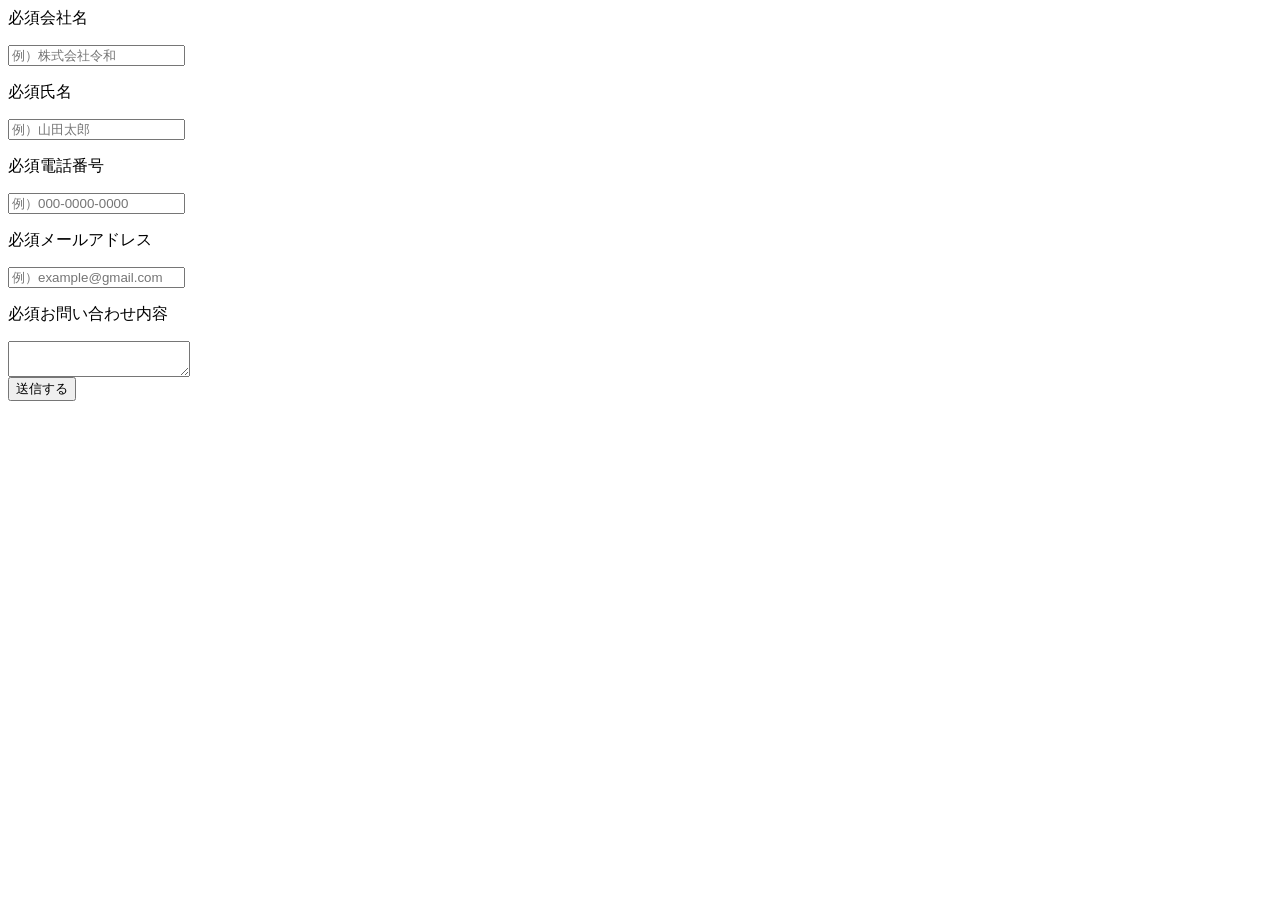
==== index.html @ 81501810 "Create index.html" ====
<html>
  <body>
<div class="Form">
  <div class="Form-Item">
    <p class="Form-Item-Label">
      <span class="Form-Item-Label-Required">必須</span>会社名
    </p>
    <input type="text" class="Form-Item-Input" placeholder="例）株式会社令和">
  </div>
  <div class="Form-Item">
    <p class="Form-Item-Label"><span class="Form-Item-Label-Required">必須</span>氏名</p>
    <input type="text" class="Form-Item-Input" placeholder="例）山田太郎">
  </div>
  <div class="Form-Item">
    <p class="Form-Item-Label"><span class="Form-Item-Label-Required">必須</span>電話番号</p>
    <input type="text" class="Form-Item-Input" placeholder="例）000-0000-0000">
  </div>
  <div class="Form-Item">
    <p class="Form-Item-Label"><span class="Form-Item-Label-Required">必須</span>メールアドレス</p>
    <input type="email" class="Form-Item-Input" placeholder="例）example@gmail.com">
  </div>
  <div class="Form-Item">
    <p class="Form-Item-Label isMsg"><span class="Form-Item-Label-Required">必須</span>お問い合わせ内容</p>
    <textarea class="Form-Item-Textarea"></textarea>
  </div>
  <input type="submit" class="Form-Btn" value="送信する">
</div>
  </body>
</html>
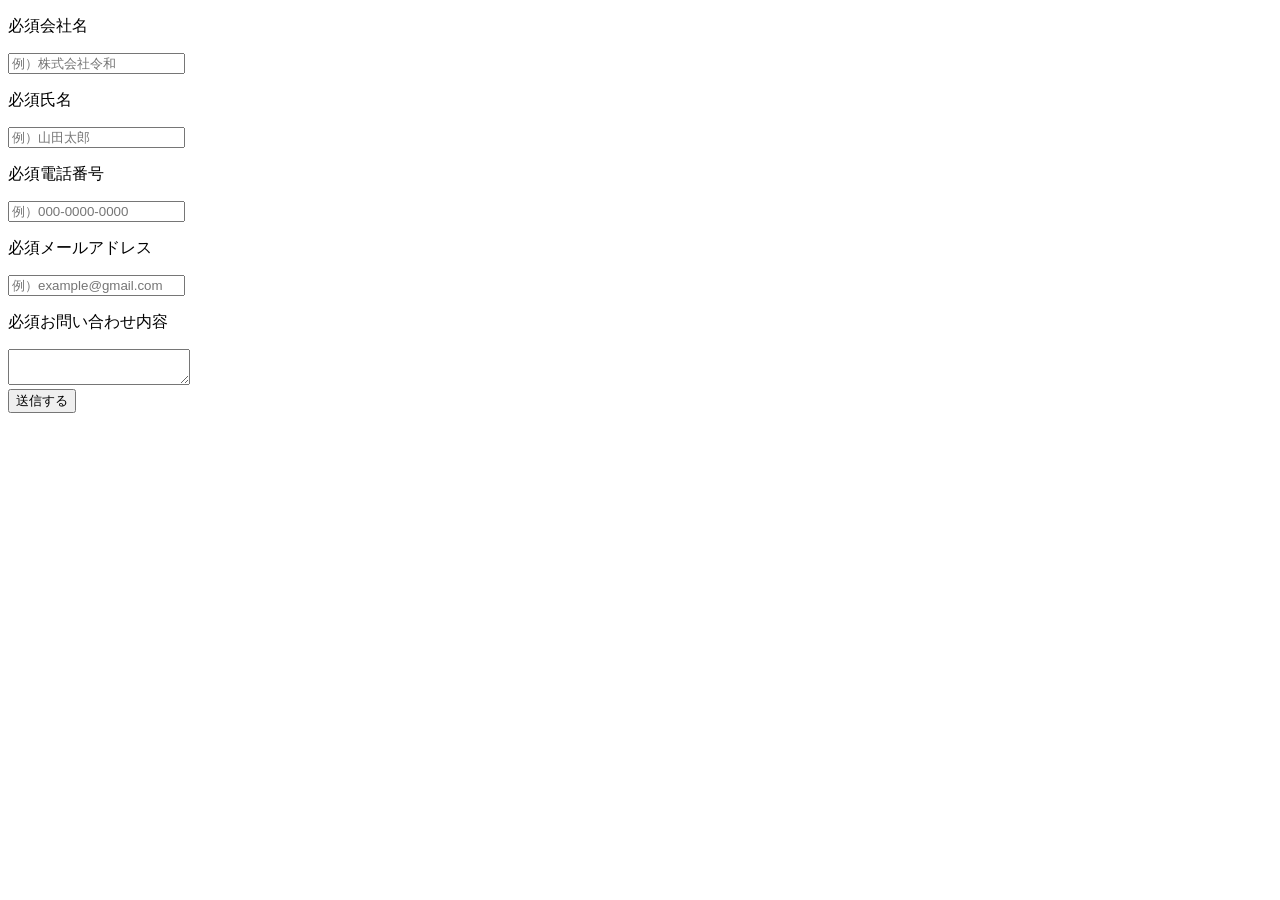
==== commit a1003d70: "Update index.html" ====
--- a/index.html
+++ b/index.html
@@ -1,29 +1,33 @@
-<html>
-  <body>
-<div class="Form">
-  <div class="Form-Item">
-    <p class="Form-Item-Label">
-      <span class="Form-Item-Label-Required">必須</span>会社名
-    </p>
-    <input type="text" class="Form-Item-Input" placeholder="例）株式会社令和">
-  </div>
-  <div class="Form-Item">
-    <p class="Form-Item-Label"><span class="Form-Item-Label-Required">必須</span>氏名</p>
-    <input type="text" class="Form-Item-Input" placeholder="例）山田太郎">
-  </div>
-  <div class="Form-Item">
-    <p class="Form-Item-Label"><span class="Form-Item-Label-Required">必須</span>電話番号</p>
-    <input type="text" class="Form-Item-Input" placeholder="例）000-0000-0000">
-  </div>
-  <div class="Form-Item">
-    <p class="Form-Item-Label"><span class="Form-Item-Label-Required">必須</span>メールアドレス</p>
-    <input type="email" class="Form-Item-Input" placeholder="例）example@gmail.com">
-  </div>
-  <div class="Form-Item">
-    <p class="Form-Item-Label isMsg"><span class="Form-Item-Label-Required">必須</span>お問い合わせ内容</p>
-    <textarea class="Form-Item-Textarea"></textarea>
-  </div>
-  <input type="submit" class="Form-Btn" value="送信する">
-</div>
-  </body>
+<!DOCTYPE html>
+<html lang="ja">
+<head>
+    <meta charset="UTF-8">
+    <meta name="viewport" content="width=device-width, initial-scale=1.0">
+    <title>お問い合わせフォーム</title>
+</head>
+<body>
+    <form action="send_mail.php" method="post">
+        <div class="Form-Item">
+            <p class="Form-Item-Label"><span class="Form-Item-Label-Required">必須</span>会社名</p>
+            <input type="text" name="company" class="Form-Item-Input" placeholder="例）株式会社令和" required>
+        </div>
+        <div class="Form-Item">
+            <p class="Form-Item-Label"><span class="Form-Item-Label-Required">必須</span>氏名</p>
+            <input type="text" name="name" class="Form-Item-Input" placeholder="例）山田太郎" required>
+        </div>
+        <div class="Form-Item">
+            <p class="Form-Item-Label"><span class="Form-Item-Label-Required">必須</span>電話番号</p>
+            <input type="text" name="phone" class="Form-Item-Input" placeholder="例）000-0000-0000" required>
+        </div>
+        <div class="Form-Item">
+            <p class="Form-Item-Label"><span class="Form-Item-Label-Required">必須</span>メールアドレス</p>
+            <input type="email" name="email" class="Form-Item-Input" placeholder="例）example@gmail.com" required>
+        </div>
+        <div class="Form-Item">
+            <p class="Form-Item-Label isMsg"><span class="Form-Item-Label-Required">必須</span>お問い合わせ内容</p>
+            <textarea name="message" class="Form-Item-Textarea" required></textarea>
+        </div>
+        <input type="submit" class="Form-Btn" value="送信する">
+    </form>
+</body>
 </html>
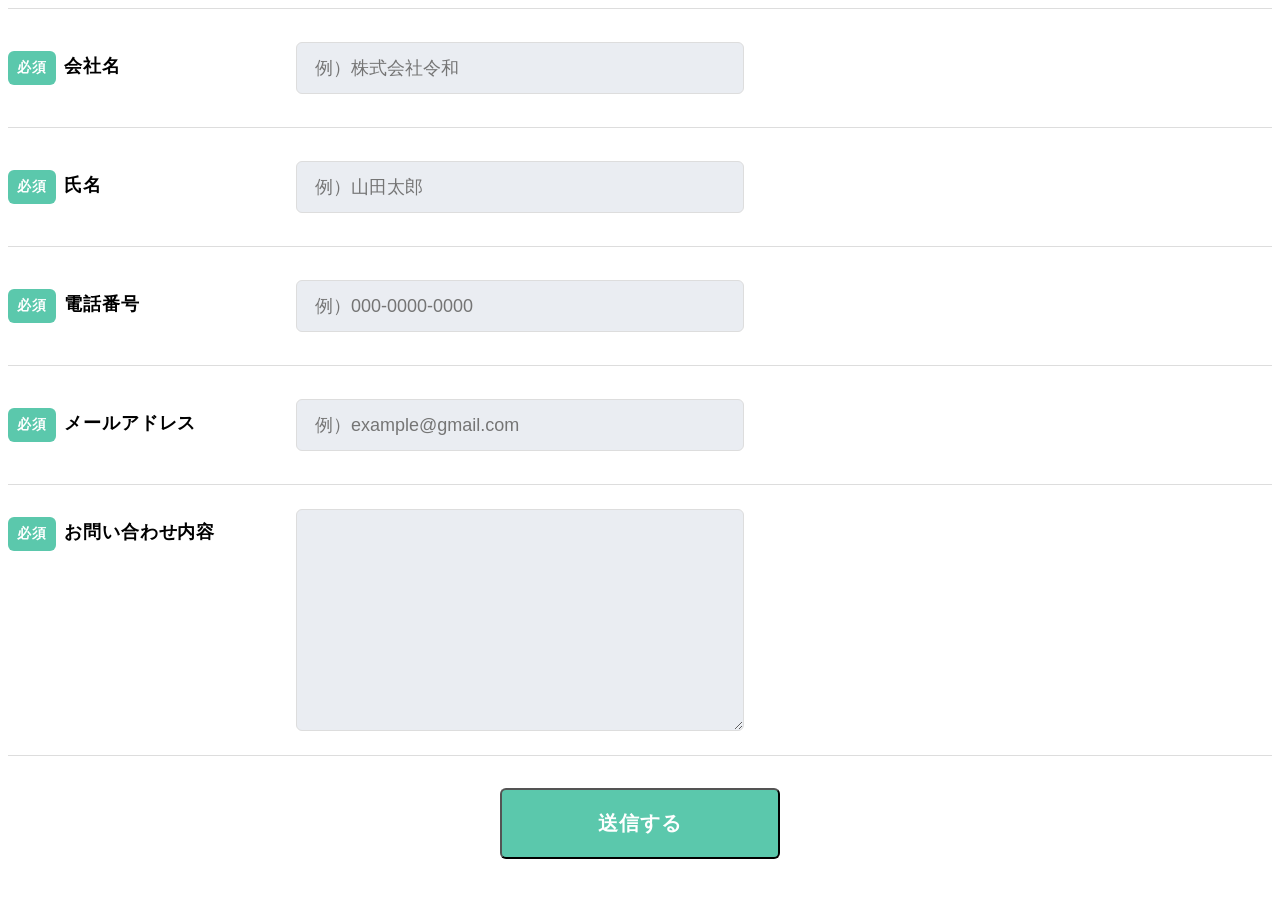
==== commit c820ee57: "Update index.html" ====
--- a/index.html
+++ b/index.html
@@ -4,6 +4,7 @@
     <meta charset="UTF-8">
     <meta name="viewport" content="width=device-width, initial-scale=1.0">
     <title>お問い合わせフォーム</title>
+    <link rel="stylesheet" href="stylesheet.css"> <!-- CSSファイルを読み込む -->
 </head>
 <body>
     <form action="send_mail.php" method="post">
--- a/stylesheet.css
+++ b/stylesheet.css
@@ -0,0 +1,144 @@
+.Form {
+  margin-top: 80px;
+  margin-left: auto;
+  margin-right: auto;
+  max-width: 720px;
+}
+@media screen and (max-width: 480px) {
+  .Form {
+    margin-top: 40px;
+  }
+}
+.Form-Item {
+  border-top: 1px solid #ddd;
+  padding-top: 24px;
+  padding-bottom: 24px;
+  width: 100%;
+  display: flex;
+  align-items: center;
+}
+@media screen and (max-width: 480px) {
+  .Form-Item {
+    padding-left: 14px;
+    padding-right: 14px;
+    padding-top: 16px;
+    padding-bottom: 16px;
+    flex-wrap: wrap;
+  }
+}
+.Form-Item:nth-child(5) {
+  border-bottom: 1px solid #ddd;
+}
+.Form-Item-Label {
+  width: 100%;
+  max-width: 248px;
+  letter-spacing: 0.05em;
+  font-weight: bold;
+  font-size: 18px;
+}
+@media screen and (max-width: 480px) {
+  .Form-Item-Label {
+    max-width: inherit;
+    display: flex;
+    align-items: center;
+    font-size: 15px;
+  }
+}
+.Form-Item-Label.isMsg {
+  margin-top: 8px;
+  margin-bottom: auto;
+}
+@media screen and (max-width: 480px) {
+  .Form-Item-Label.isMsg {
+    margin-top: 0;
+  }
+}
+.Form-Item-Label-Required {
+  border-radius: 6px;
+  margin-right: 8px;
+  padding-top: 8px;
+  padding-bottom: 8px;
+  width: 48px;
+  display: inline-block;
+  text-align: center;
+  background: #5bc8ac;
+  color: #fff;
+  font-size: 14px;
+}
+@media screen and (max-width: 480px) {
+  .Form-Item-Label-Required {
+    border-radius: 4px;
+    padding-top: 4px;
+    padding-bottom: 4px;
+    width: 32px;
+    font-size: 10px;
+  }
+}
+.Form-Item-Input {
+  border: 1px solid #ddd;
+  border-radius: 6px;
+  margin-left: 40px;
+  padding-left: 1em;
+  padding-right: 1em;
+  height: 48px;
+  flex: 1;
+  width: 100%;
+  max-width: 410px;
+  background: #eaedf2;
+  font-size: 18px;
+}
+@media screen and (max-width: 480px) {
+  .Form-Item-Input {
+    margin-left: 0;
+    margin-top: 18px;
+    height: 40px;
+    flex: inherit;
+    font-size: 15px;
+  }
+}
+.Form-Item-Textarea {
+  border: 1px solid #ddd;
+  border-radius: 6px;
+  margin-left: 40px;
+  padding-left: 1em;
+  padding-right: 1em;
+  height: 216px;
+  flex: 1;
+  width: 100%;
+  max-width: 410px;
+  background: #eaedf2;
+  font-size: 18px;
+}
+@media screen and (max-width: 480px) {
+  .Form-Item-Textarea {
+    margin-top: 18px;
+    margin-left: 0;
+    height: 200px;
+    flex: inherit;
+    font-size: 15px;
+  }
+}
+.Form-Btn {
+  border-radius: 6px;
+  margin-top: 32px;
+  margin-left: auto;
+  margin-right: auto;
+  padding-top: 20px;
+  padding-bottom: 20px;
+  width: 280px;
+  display: block;
+  letter-spacing: 0.05em;
+  background: #5bc8ac;
+  color: #fff;
+  font-weight: bold;
+  font-size: 20px;
+}
+@media screen and (max-width: 480px) {
+  .Form-Btn {
+    margin-top: 24px;
+    padding-top: 8px;
+    padding-bottom: 8px;
+    width: 160px;
+    font-size: 16px;
+  }
+}
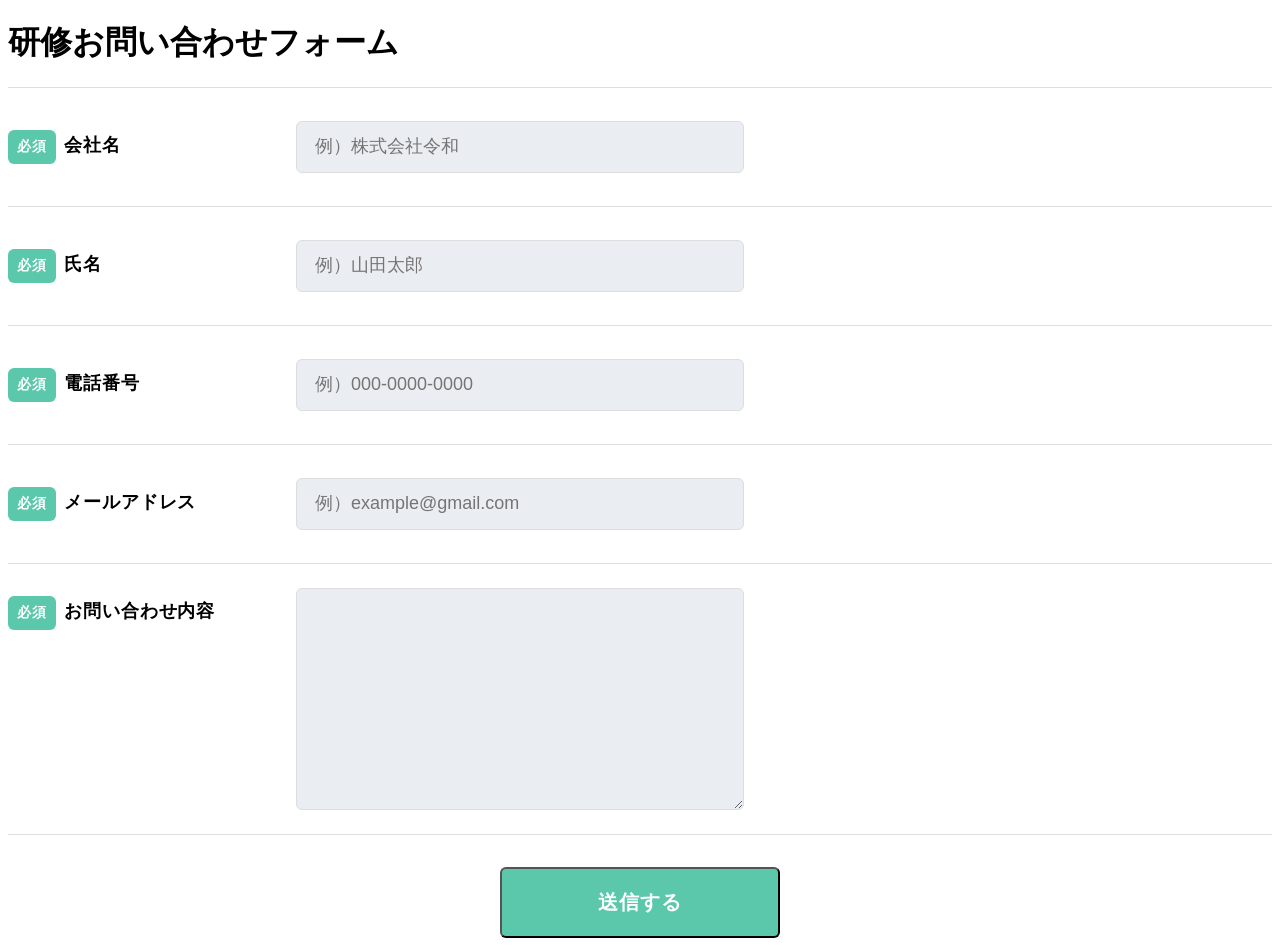
==== commit 09475c0b: "Update index.html" ====
--- a/index.html
+++ b/index.html
@@ -3,10 +3,11 @@
 <head>
     <meta charset="UTF-8">
     <meta name="viewport" content="width=device-width, initial-scale=1.0">
-    <title>お問い合わせフォーム</title>
+    <title>研修お問い合わせフォーム</title>
     <link rel="stylesheet" href="stylesheet.css"> <!-- CSSファイルを読み込む -->
 </head>
 <body>
+    <h1 class="Form-Title">研修お問い合わせフォーム</h1>
     <form action="send_mail.php" method="post">
         <div class="Form-Item">
             <p class="Form-Item-Label"><span class="Form-Item-Label-Required">必須</span>会社名</p>
--- a/stylesheet.css
+++ b/stylesheet.css
@@ -2,7 +2,12 @@
   margin-top: 80px;
   margin-left: auto;
   margin-right: auto;
-  max-width: 720px;
+  max-width: 90%; /* 幅を柔軟に */
+  display: flex;
+  flex-direction: column;
+  align-items: center;
+  justify-content: center;
+  text-align: center;
 }
 @media screen and (max-width: 480px) {
   .Form {
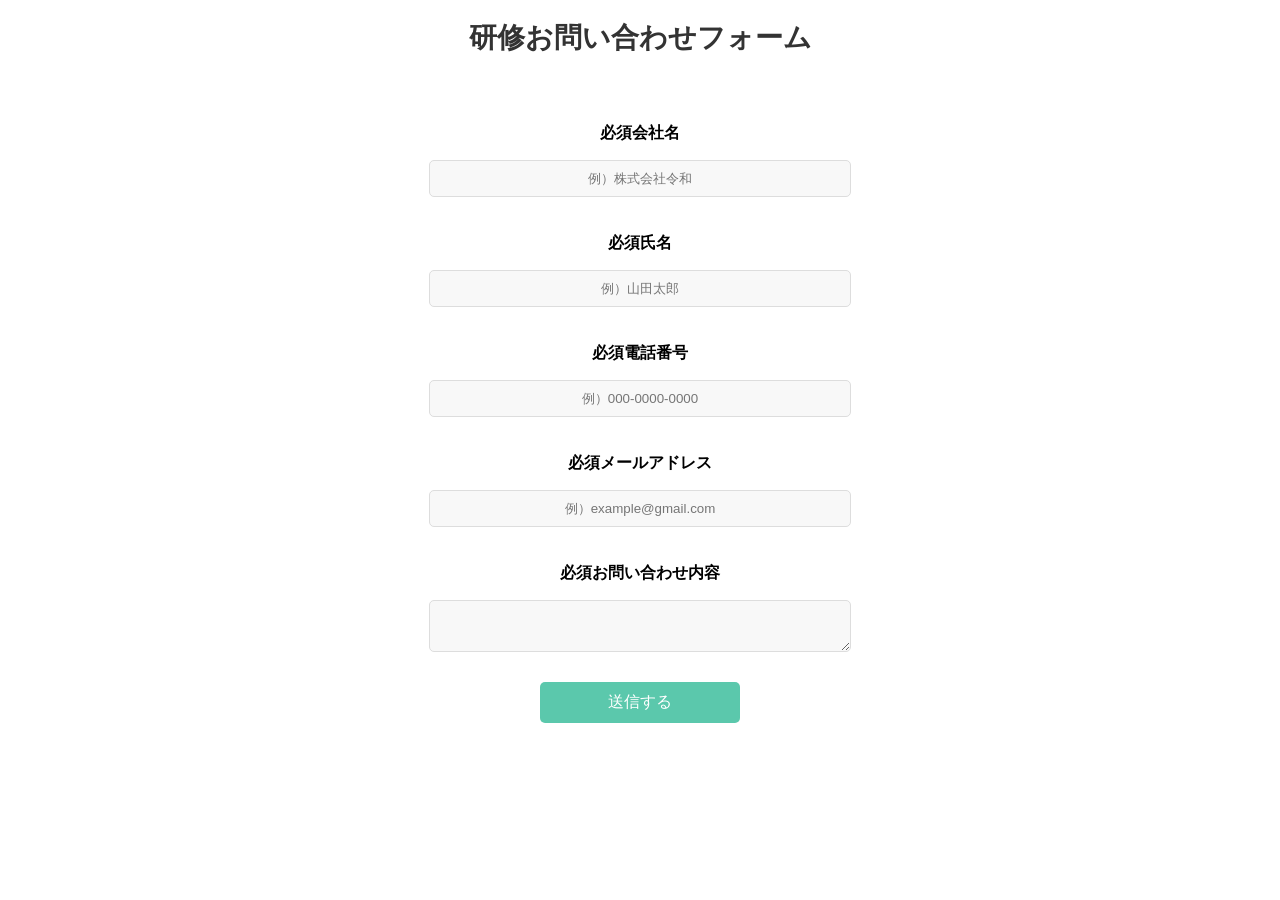
==== commit 29417659: "Update index.html" ====
--- a/index.html
+++ b/index.html
@@ -7,29 +7,38 @@
     <link rel="stylesheet" href="stylesheet.css"> <!-- CSSファイルを読み込む -->
 </head>
 <body>
-    <h1 class="Form-Title">研修お問い合わせフォーム</h1>
-    <form action="send_mail.php" method="post">
-        <div class="Form-Item">
-            <p class="Form-Item-Label"><span class="Form-Item-Label-Required">必須</span>会社名</p>
-            <input type="text" name="company" class="Form-Item-Input" placeholder="例）株式会社令和" required>
-        </div>
-        <div class="Form-Item">
-            <p class="Form-Item-Label"><span class="Form-Item-Label-Required">必須</span>氏名</p>
-            <input type="text" name="name" class="Form-Item-Input" placeholder="例）山田太郎" required>
-        </div>
-        <div class="Form-Item">
-            <p class="Form-Item-Label"><span class="Form-Item-Label-Required">必須</span>電話番号</p>
-            <input type="text" name="phone" class="Form-Item-Input" placeholder="例）000-0000-0000" required>
-        </div>
-        <div class="Form-Item">
-            <p class="Form-Item-Label"><span class="Form-Item-Label-Required">必須</span>メールアドレス</p>
-            <input type="email" name="email" class="Form-Item-Input" placeholder="例）example@gmail.com" required>
-        </div>
-        <div class="Form-Item">
-            <p class="Form-Item-Label isMsg"><span class="Form-Item-Label-Required">必須</span>お問い合わせ内容</p>
-            <textarea name="message" class="Form-Item-Textarea" required></textarea>
-        </div>
-        <input type="submit" class="Form-Btn" value="送信する">
-    </form>
+
+    <!-- 追加: フォーム全体を中央に配置するための親コンテナ -->
+    <div class="Form-Wrapper">
+
+        <!-- 追加: 見出し -->
+        <h1 class="Form-Title">研修お問い合わせフォーム</h1>
+
+        <form action="send_mail.php" method="post" class="Form">
+            <div class="Form-Item">
+                <p class="Form-Item-Label"><span class="Form-Item-Label-Required">必須</span>会社名</p>
+                <input type="text" name="company" class="Form-Item-Input" placeholder="例）株式会社令和" required>
+            </div>
+            <div class="Form-Item">
+                <p class="Form-Item-Label"><span class="Form-Item-Label-Required">必須</span>氏名</p>
+                <input type="text" name="name" class="Form-Item-Input" placeholder="例）山田太郎" required>
+            </div>
+            <div class="Form-Item">
+                <p class="Form-Item-Label"><span class="Form-Item-Label-Required">必須</span>電話番号</p>
+                <input type="text" name="phone" class="Form-Item-Input" placeholder="例）000-0000-0000" required>
+            </div>
+            <div class="Form-Item">
+                <p class="Form-Item-Label"><span class="Form-Item-Label-Required">必須</span>メールアドレス</p>
+                <input type="email" name="email" class="Form-Item-Input" placeholder="例）example@gmail.com" required>
+            </div>
+            <div class="Form-Item">
+                <p class="Form-Item-Label isMsg"><span class="Form-Item-Label-Required">必須</span>お問い合わせ内容</p>
+                <textarea name="message" class="Form-Item-Textarea" required></textarea>
+            </div>
+            <input type="submit" class="Form-Btn" value="送信する">
+        </form>
+
+    </div> <!-- Form-Wrapper 終了 -->
+
 </body>
 </html>
--- a/stylesheet.css
+++ b/stylesheet.css
@@ -1,149 +1,69 @@
+/* ===== 見出しの中央寄せ ===== */
+.Form-Title {
+  text-align: center;
+  font-size: 28px;
+  font-weight: bold;
+  color: #333;
+  margin-bottom: 20px;
+}
+
+/* ===== フォーム全体の中央寄せ ===== */
 .Form {
-  margin-top: 80px;
+  margin-top: 40px;
   margin-left: auto;
   margin-right: auto;
-  max-width: 90%; /* 幅を柔軟に */
+  max-width: 90%;
   display: flex;
   flex-direction: column;
   align-items: center;
   justify-content: center;
   text-align: center;
 }
-@media screen and (max-width: 480px) {
-  .Form {
-    margin-top: 40px;
-  }
+
+/* ===== フォーム項目を中央寄せ ===== */
+.Form-Item {
+  display: flex;
+  flex-direction: column; /* 縦並びに */
+  align-items: center;
+  width: 100%;
+  max-width: 500px; /* 横幅を制限 */
+  padding: 10px 0;
 }
-.Form-Item {
-  border-top: 1px solid #ddd;
-  padding-top: 24px;
-  padding-bottom: 24px;
+
+/* ===== ラベルも中央寄せ ===== */
+.Form-Item-Label {
+  text-align: center;
+  font-size: 16px;
+  font-weight: bold;
+}
+
+/* ===== 入力フィールドの中央寄せ ===== */
+.Form-Item-Input,
+.Form-Item-Textarea {
   width: 100%;
-  display: flex;
-  align-items: center;
+  max-width: 400px;
+  padding: 10px;
+  border: 1px solid #ddd;
+  border-radius: 5px;
+  background: #f8f8f8;
+  text-align: center; /* 入力テキストも中央揃え */
 }
-@media screen and (max-width: 480px) {
-  .Form-Item {
-    padding-left: 14px;
-    padding-right: 14px;
-    padding-top: 16px;
-    padding-bottom: 16px;
-    flex-wrap: wrap;
-  }
+
+/* ===== 送信ボタンの中央寄せ ===== */
+.Form-Btn {
+  margin-top: 20px;
+  display: block;
+  width: 200px;
+  padding: 10px;
+  font-size: 16px;
+  background: #5bc8ac;
+  color: white;
+  border: none;
+  border-radius: 5px;
+  cursor: pointer;
 }
-.Form-Item:nth-child(5) {
-  border-bottom: 1px solid #ddd;
+
+/* ボタンのホバーエフェクト */
+.Form-Btn:hover {
+  background: #489f89;
 }
-.Form-Item-Label {
-  width: 100%;
-  max-width: 248px;
-  letter-spacing: 0.05em;
-  font-weight: bold;
-  font-size: 18px;
-}
-@media screen and (max-width: 480px) {
-  .Form-Item-Label {
-    max-width: inherit;
-    display: flex;
-    align-items: center;
-    font-size: 15px;
-  }
-}
-.Form-Item-Label.isMsg {
-  margin-top: 8px;
-  margin-bottom: auto;
-}
-@media screen and (max-width: 480px) {
-  .Form-Item-Label.isMsg {
-    margin-top: 0;
-  }
-}
-.Form-Item-Label-Required {
-  border-radius: 6px;
-  margin-right: 8px;
-  padding-top: 8px;
-  padding-bottom: 8px;
-  width: 48px;
-  display: inline-block;
-  text-align: center;
-  background: #5bc8ac;
-  color: #fff;
-  font-size: 14px;
-}
-@media screen and (max-width: 480px) {
-  .Form-Item-Label-Required {
-    border-radius: 4px;
-    padding-top: 4px;
-    padding-bottom: 4px;
-    width: 32px;
-    font-size: 10px;
-  }
-}
-.Form-Item-Input {
-  border: 1px solid #ddd;
-  border-radius: 6px;
-  margin-left: 40px;
-  padding-left: 1em;
-  padding-right: 1em;
-  height: 48px;
-  flex: 1;
-  width: 100%;
-  max-width: 410px;
-  background: #eaedf2;
-  font-size: 18px;
-}
-@media screen and (max-width: 480px) {
-  .Form-Item-Input {
-    margin-left: 0;
-    margin-top: 18px;
-    height: 40px;
-    flex: inherit;
-    font-size: 15px;
-  }
-}
-.Form-Item-Textarea {
-  border: 1px solid #ddd;
-  border-radius: 6px;
-  margin-left: 40px;
-  padding-left: 1em;
-  padding-right: 1em;
-  height: 216px;
-  flex: 1;
-  width: 100%;
-  max-width: 410px;
-  background: #eaedf2;
-  font-size: 18px;
-}
-@media screen and (max-width: 480px) {
-  .Form-Item-Textarea {
-    margin-top: 18px;
-    margin-left: 0;
-    height: 200px;
-    flex: inherit;
-    font-size: 15px;
-  }
-}
-.Form-Btn {
-  border-radius: 6px;
-  margin-top: 32px;
-  margin-left: auto;
-  margin-right: auto;
-  padding-top: 20px;
-  padding-bottom: 20px;
-  width: 280px;
-  display: block;
-  letter-spacing: 0.05em;
-  background: #5bc8ac;
-  color: #fff;
-  font-weight: bold;
-  font-size: 20px;
-}
-@media screen and (max-width: 480px) {
-  .Form-Btn {
-    margin-top: 24px;
-    padding-top: 8px;
-    padding-bottom: 8px;
-    width: 160px;
-    font-size: 16px;
-  }
-}
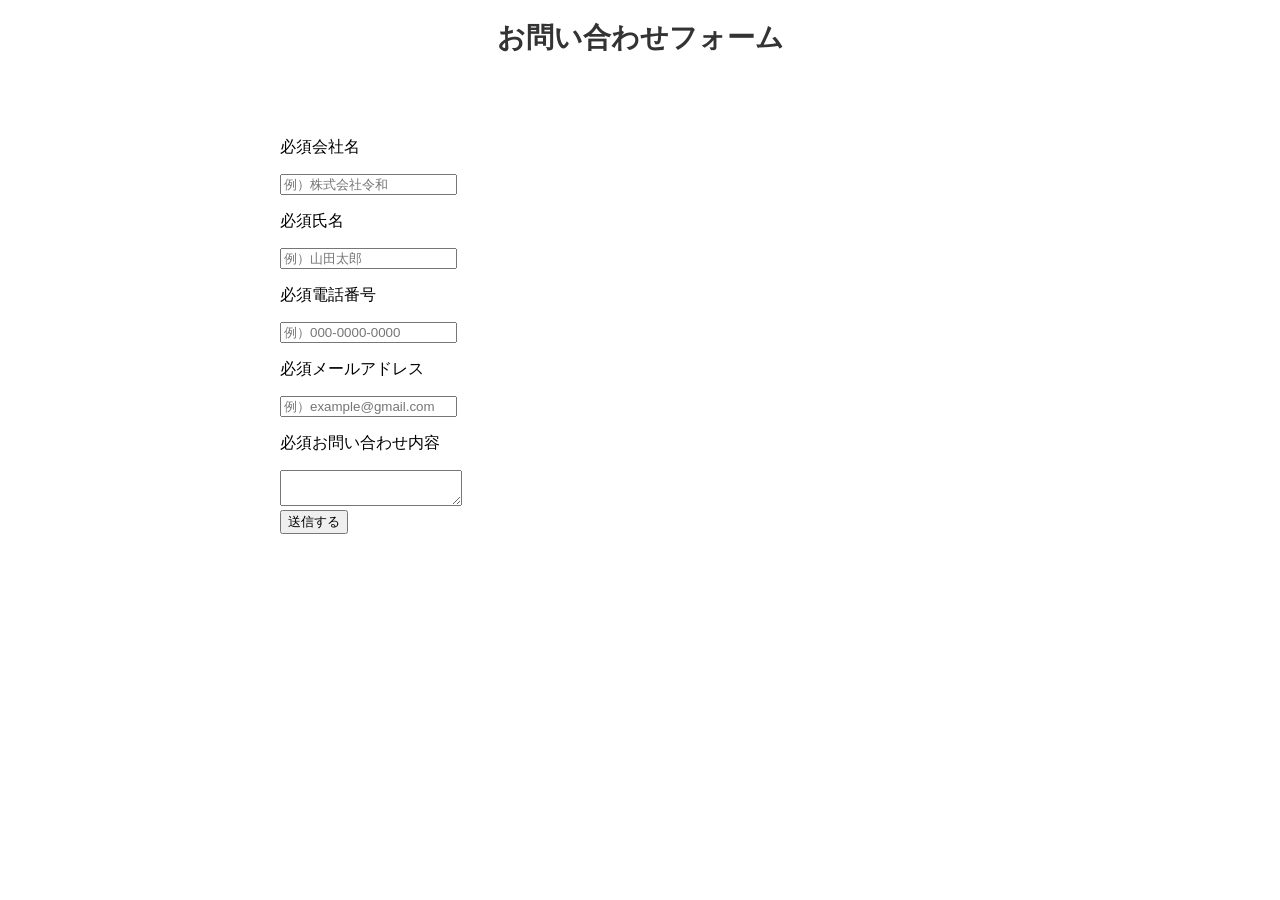
==== commit 3bd7866b: "Update index.html" ====
--- a/index.html
+++ b/index.html
@@ -3,16 +3,13 @@
 <head>
     <meta charset="UTF-8">
     <meta name="viewport" content="width=device-width, initial-scale=1.0">
-    <title>研修お問い合わせフォーム</title>
+    <title>お問い合わせフォーム</title>
     <link rel="stylesheet" href="stylesheet.css"> <!-- CSSファイルを読み込む -->
 </head>
 <body>
 
-    <!-- 追加: フォーム全体を中央に配置するための親コンテナ -->
-    <div class="Form-Wrapper">
-
         <!-- 追加: 見出し -->
-        <h1 class="Form-Title">研修お問い合わせフォーム</h1>
+        <h1 class="Form-Title">お問い合わせフォーム</h1>
 
         <form action="send_mail.php" method="post" class="Form">
             <div class="Form-Item">
@@ -38,7 +35,5 @@
             <input type="submit" class="Form-Btn" value="送信する">
         </form>
 
-    </div> <!-- Form-Wrapper 終了 -->
-
 </body>
 </html>
--- a/stylesheet.css
+++ b/stylesheet.css
@@ -1,69 +1,152 @@
-/* ===== 見出しの中央寄せ ===== */
+.Form {
+  margin-top: 80px;
+  margin-left: auto;
+  margin-right: auto;
+  max-width: 720px;
+}
+
 .Form-Title {
   text-align: center;
   font-size: 28px;
   font-weight: bold;
   color: #333;
   margin-bottom: 20px;
+  
+@media screen and (max-width: 480px) {
+  .Form {
+    margin-top: 40px;
+  }
 }
-
-/* ===== フォーム全体の中央寄せ ===== */
-.Form {
-  margin-top: 40px;
+.Form-Item {
+  border-top: 1px solid #ddd;
+  padding-top: 24px;
+  padding-bottom: 24px;
+  width: 100%;
+  display: flex;
+  align-items: center;
+}
+@media screen and (max-width: 480px) {
+  .Form-Item {
+    padding-left: 14px;
+    padding-right: 14px;
+    padding-top: 16px;
+    padding-bottom: 16px;
+    flex-wrap: wrap;
+  }
+}
+.Form-Item:nth-child(5) {
+  border-bottom: 1px solid #ddd;
+}
+.Form-Item-Label {
+  width: 100%;
+  max-width: 248px;
+  letter-spacing: 0.05em;
+  font-weight: bold;
+  font-size: 18px;
+}
+@media screen and (max-width: 480px) {
+  .Form-Item-Label {
+    max-width: inherit;
+    display: flex;
+    align-items: center;
+    font-size: 15px;
+  }
+}
+.Form-Item-Label.isMsg {
+  margin-top: 8px;
+  margin-bottom: auto;
+}
+@media screen and (max-width: 480px) {
+  .Form-Item-Label.isMsg {
+    margin-top: 0;
+  }
+}
+.Form-Item-Label-Required {
+  border-radius: 6px;
+  margin-right: 8px;
+  padding-top: 8px;
+  padding-bottom: 8px;
+  width: 48px;
+  display: inline-block;
+  text-align: center;
+  background: #5bc8ac;
+  color: #fff;
+  font-size: 14px;
+}
+@media screen and (max-width: 480px) {
+  .Form-Item-Label-Required {
+    border-radius: 4px;
+    padding-top: 4px;
+    padding-bottom: 4px;
+    width: 32px;
+    font-size: 10px;
+  }
+}
+.Form-Item-Input {
+  border: 1px solid #ddd;
+  border-radius: 6px;
+  margin-left: 40px;
+  padding-left: 1em;
+  padding-right: 1em;
+  height: 48px;
+  flex: 1;
+  width: 100%;
+  max-width: 410px;
+  background: #eaedf2;
+  font-size: 18px;
+}
+@media screen and (max-width: 480px) {
+  .Form-Item-Input {
+    margin-left: 0;
+    margin-top: 18px;
+    height: 40px;
+    flex: inherit;
+    font-size: 15px;
+  }
+}
+.Form-Item-Textarea {
+  border: 1px solid #ddd;
+  border-radius: 6px;
+  margin-left: 40px;
+  padding-left: 1em;
+  padding-right: 1em;
+  height: 216px;
+  flex: 1;
+  width: 100%;
+  max-width: 410px;
+  background: #eaedf2;
+  font-size: 18px;
+}
+@media screen and (max-width: 480px) {
+  .Form-Item-Textarea {
+    margin-top: 18px;
+    margin-left: 0;
+    height: 200px;
+    flex: inherit;
+    font-size: 15px;
+  }
+}
+.Form-Btn {
+  border-radius: 6px;
+  margin-top: 32px;
   margin-left: auto;
   margin-right: auto;
-  max-width: 90%;
-  display: flex;
-  flex-direction: column;
-  align-items: center;
-  justify-content: center;
-  text-align: center;
+  padding-top: 20px;
+  padding-bottom: 20px;
+  width: 280px;
+  display: block;
+  letter-spacing: 0.05em;
+  background: #5bc8ac;
+  color: #fff;
+  font-weight: bold;
+  font-size: 20px;
 }
-
-/* ===== フォーム項目を中央寄せ ===== */
-.Form-Item {
-  display: flex;
-  flex-direction: column; /* 縦並びに */
-  align-items: center;
-  width: 100%;
-  max-width: 500px; /* 横幅を制限 */
-  padding: 10px 0;
+@media screen and (max-width: 480px) {
+  .Form-Btn {
+    margin-top: 24px;
+    padding-top: 8px;
+    padding-bottom: 8px;
+    width: 160px;
+    font-size: 16px;
+  }
 }
-
-/* ===== ラベルも中央寄せ ===== */
-.Form-Item-Label {
-  text-align: center;
-  font-size: 16px;
-  font-weight: bold;
-}
-
-/* ===== 入力フィールドの中央寄せ ===== */
-.Form-Item-Input,
-.Form-Item-Textarea {
-  width: 100%;
-  max-width: 400px;
-  padding: 10px;
-  border: 1px solid #ddd;
-  border-radius: 5px;
-  background: #f8f8f8;
-  text-align: center; /* 入力テキストも中央揃え */
-}
-
-/* ===== 送信ボタンの中央寄せ ===== */
-.Form-Btn {
-  margin-top: 20px;
-  display: block;
-  width: 200px;
-  padding: 10px;
-  font-size: 16px;
-  background: #5bc8ac;
-  color: white;
-  border: none;
-  border-radius: 5px;
-  cursor: pointer;
-}
-
-/* ボタンのホバーエフェクト */
-.Form-Btn:hover {
-  background: #489f89;
-}
